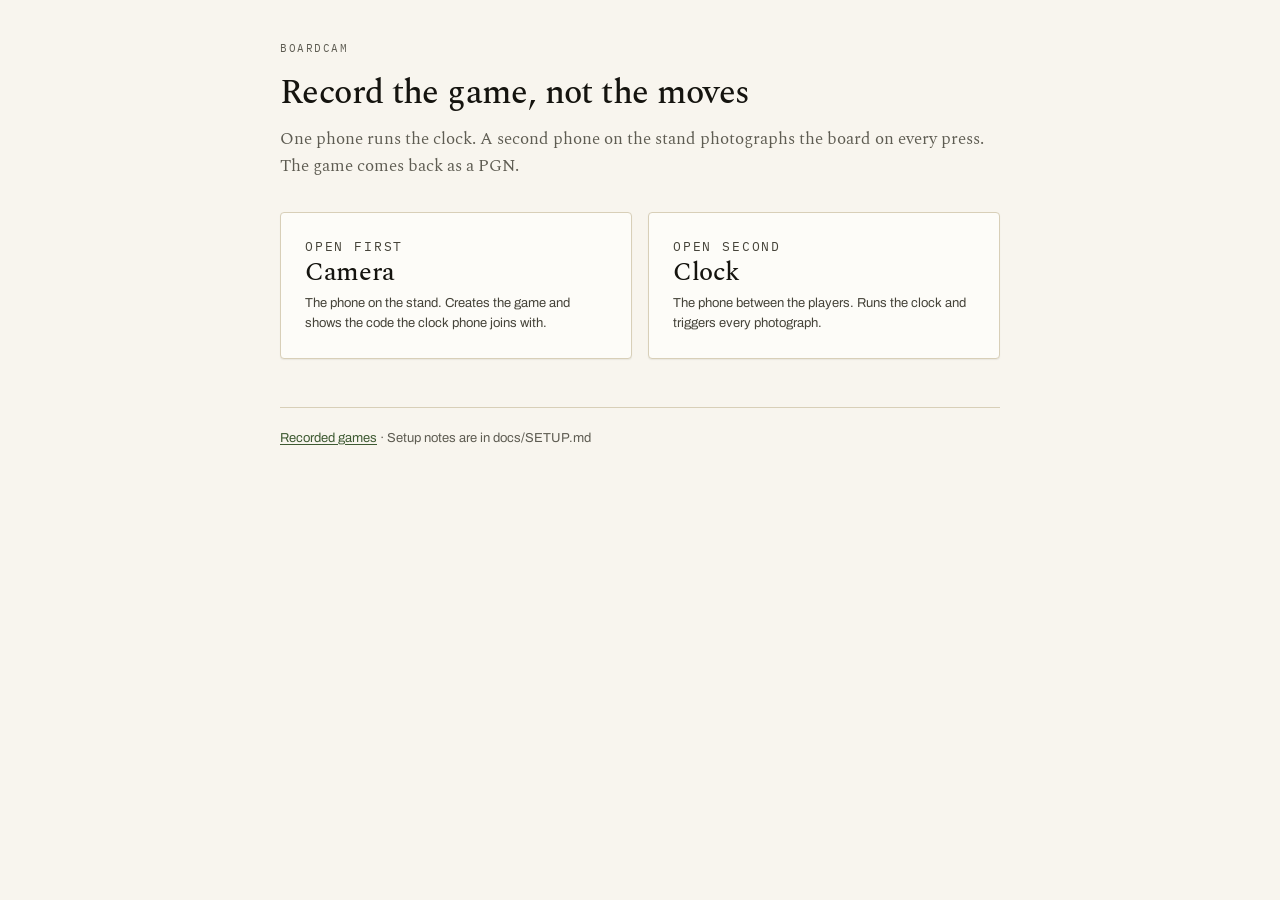
==== static/index.html @ 39172da9 "Phase 1: server, clock and camera pages, pairing, tunnel Ships the physical workflow end to end with" ====
<!doctype html>
<html lang="en">
<head>
<meta charset="utf-8">
<meta name="viewport" content="width=device-width, initial-scale=1, viewport-fit=cover">
<title>BoardCam</title>
<link rel="manifest" href="/static/manifest.webmanifest">
<meta name="theme-color" content="#15140F">
<link rel="stylesheet" href="/static/css/boardcam.css">
<style>
  .role-grid { display: grid; gap: var(--space-4); grid-template-columns: 1fr; }
  @media (min-width: 560px) { .role-grid { grid-template-columns: 1fr 1fr; } }
  .role {
    display: block;
    text-decoration: none;
    color: inherit;
    background: var(--bg-raised);
    border: 1px solid var(--line-1);
    border-radius: var(--radius-md);
    padding: var(--space-6);
    box-shadow: var(--shadow-1);
    transition: border-color var(--dur-fast) var(--ease-out),
                box-shadow var(--dur-fast) var(--ease-out);
  }
  .role:hover { border-color: var(--moss-30); box-shadow: var(--shadow-2); }
  .role h2 { margin-bottom: var(--space-1); }
  .role p { margin: 0; color: var(--fg-2); font-size: var(--text-sm); }
  .order { font-family: var(--font-mono); font-size: var(--text-xs);
           letter-spacing: var(--tracking-wider); text-transform: uppercase;
           color: var(--fg-3); margin-bottom: var(--space-2); }
  footer { margin-top: var(--space-12); padding-top: var(--space-5);
           border-top: 1px solid var(--line-1); font-size: var(--text-sm); color: var(--fg-3); }
</style>
</head>
<body>
<main class="wrap">
  <p class="eyebrow">BoardCam</p>
  <h1>Record the game, not the moves</h1>
  <p class="prose muted">One phone runs the clock. A second phone on the stand photographs
  the board on every press. The game comes back as a PGN.</p>

  <div class="role-grid" style="margin-top: var(--space-8);">
    <a class="role" href="/camera">
      <p class="order">Open first</p>
      <h2>Camera</h2>
      <p>The phone on the stand. Creates the game and shows the code the clock phone joins with.</p>
    </a>
    <a class="role" href="/clock">
      <p class="order">Open second</p>
      <h2>Clock</h2>
      <p>The phone between the players. Runs the clock and triggers every photograph.</p>
    </a>
  </div>

  <footer>
    <a href="/games">Recorded games</a> · Setup notes are in <span class="num">docs/SETUP.md</span>
  </footer>
</main>
</body>
</html>
---- static/css/boardcam.css ----
/* BoardCam — kaczor-design tokens + the shared shell.
   Tokens are inlined (not @imported) so a phone on a flaky tunnel paints
   correctly from one request. Only the subset the app uses is kept. */

@import url('https://fonts.googleapis.com/css2?family=Spectral:ital,wght@0,300;0,400;0,500;0,600;1,400&family=Archivo:wght@300;400;500;600;700&family=IBM+Plex+Mono:wght@400;500;600&display=swap');

:root {
  --paper-00: #FDFCF8;
  --paper-05: #F8F5EE;
  --paper-10: #F2EEE4;
  --paper-20: #E8E2D2;
  --paper-30: #D8CFB8;

  --stone-10: #E6E4DC;
  --stone-20: #CDCAC0;
  --stone-30: #A8A59A;
  --stone-40: #807D72;
  --stone-50: #5E5C52;
  --stone-60: #454339;
  --stone-70: #322F27;
  --stone-80: #211F1A;
  --stone-90: #15140F;
  --ink:      #0E0D09;

  --moss-10: #E6EBDD;
  --moss-20: #C4D0AE;
  --moss-30: #8FA474;
  --moss-40: #5F784A;
  --moss-50: #3E5A32;
  --moss-60: #2E4426;
  --moss-70: #1F301A;

  --terra-10: #F4E4D7;
  --terra-30: #D29972;
  --terra-40: #B96F3E;
  --terra-50: #92552D;

  --brand:       var(--moss-50);
  --brand-hover: var(--moss-60);
  --brand-soft:  var(--moss-10);
  --brand-ring:  rgba(62, 90, 50, 0.28);
  --brand-on:    var(--paper-00);

  --positive: var(--moss-40);
  --negative: #A63826;
  --warning:  var(--terra-50);

  --bg:        var(--paper-05);
  --bg-raised: var(--paper-00);
  --bg-sunken: var(--paper-10);
  --bg-panel:  var(--paper-10);
  --bg-inverse: var(--stone-90);

  --fg-1: var(--stone-90);
  --fg-2: var(--stone-60);
  --fg-3: var(--stone-50);
  --fg-4: var(--stone-40);
  --fg-on-inverse: var(--paper-05);

  --line-1: var(--paper-30);
  --line-2: var(--stone-20);
  --line-strong: var(--stone-40);

  --shadow-1: 0 1px 0 rgba(62, 56, 40, 0.04), 0 1px 2px rgba(62, 56, 40, 0.04);
  --shadow-2: 0 1px 0 rgba(62, 56, 40, 0.03), 0 6px 14px -6px rgba(62, 56, 40, 0.10);
  --shadow-3: 0 2px 0 rgba(62, 56, 40, 0.03), 0 16px 32px -10px rgba(62, 56, 40, 0.14);
  --ring: 0 0 0 3px var(--brand-ring);

  --radius-xs: 1px;
  --radius-sm: 2px;
  --radius-md: 4px;
  --radius-lg: 8px;

  --space-1: 4px;  --space-2: 8px;  --space-3: 12px; --space-4: 16px;
  --space-5: 20px; --space-6: 24px; --space-8: 32px; --space-10: 40px;
  --space-12: 48px; --space-16: 64px;

  --ease-out: cubic-bezier(0.22, 0.61, 0.36, 1);
  --dur-fast: 140ms;
  --dur-med:  240ms;

  --font-display: 'Spectral', 'Tiempos Headline', Georgia, serif;
  --font-prose:   'Spectral', Georgia, serif;
  --font-sans:    'Archivo', system-ui, -apple-system, 'Helvetica Neue', Arial, sans-serif;
  --font-mono:    'IBM Plex Mono', 'SF Mono', Menlo, monospace;

  --text-xs: 11px; --text-sm: 13px; --text-base: 15px; --text-md: 17px;
  --text-lg: 20px; --text-xl: 26px; --text-2xl: 34px; --text-3xl: 48px;

  --leading-tight: 1.05;
  --leading-snug:  1.2;
  --leading-body:  1.58;

  --tracking-tighter: -0.018em;
  --tracking-tight:   -0.012em;
  --tracking-body:     0;
  --tracking-wider:    0.14em;
}

/* ---------- reset ---------- */
*, *::before, *::after { box-sizing: border-box; }

html, body {
  margin: 0;
  padding: 0;
  height: 100%;
  background: var(--bg);
  color: var(--fg-1);
  font-family: var(--font-sans);
  font-size: var(--text-base);
  line-height: var(--leading-body);
  -webkit-text-size-adjust: 100%;
  -webkit-tap-highlight-color: transparent;
  overscroll-behavior: none;
}

/* Phones only. Everything here is tapped, never selected or dragged. */
body.app {
  touch-action: manipulation;
  user-select: none;
  -webkit-user-select: none;
}

h1, h2, h3 {
  font-family: var(--font-display);
  font-weight: 500;
  letter-spacing: var(--tracking-tight);
  line-height: var(--leading-snug);
  margin: 0 0 var(--space-3);
}
h1 { font-size: var(--text-2xl); letter-spacing: var(--tracking-tighter); }
h2 { font-size: var(--text-xl); }
h3 { font-size: var(--text-md); font-family: var(--font-sans); font-weight: 600; }

p { margin: 0 0 var(--space-4); }
a { color: var(--brand); text-decoration-thickness: 1px; text-underline-offset: 2px; }
a:hover { color: var(--brand-hover); }

.eyebrow {
  font-family: var(--font-mono);
  font-size: var(--text-xs);
  letter-spacing: var(--tracking-wider);
  text-transform: uppercase;
  color: var(--fg-3);
}

.num { font-variant-numeric: tabular-nums; font-feature-settings: "tnum" 1; }

.muted { color: var(--fg-3); }
.prose { font-family: var(--font-prose); font-size: var(--text-md); }

/* ---------- layout ---------- */
.wrap {
  max-width: 760px;
  margin: 0 auto;
  padding-block: var(--space-10);
  padding-inline: var(--space-5);
}

.card {
  background: var(--bg-raised);
  border: 1px solid var(--line-1);
  border-radius: var(--radius-md);
  padding: var(--space-5);
  box-shadow: var(--shadow-1);
}

/* ---------- buttons ---------- */
.btn {
  display: inline-flex;
  align-items: center;
  justify-content: center;
  gap: var(--space-2);
  min-height: 44px;
  padding: var(--space-3) var(--space-5);
  font-family: var(--font-sans);
  font-size: var(--text-base);
  font-weight: 500;
  color: var(--fg-1);
  background: var(--bg-raised);
  border: 1px solid var(--line-2);
  border-radius: var(--radius-md);
  cursor: pointer;
  transition: background var(--dur-fast) var(--ease-out),
              border-color var(--dur-fast) var(--ease-out);
}
.btn:hover { background: var(--bg-sunken); }
.btn:focus-visible { outline: none; box-shadow: var(--ring); }
.btn:disabled { opacity: 0.45; cursor: not-allowed; }

.btn-primary {
  background: var(--brand);
  border-color: var(--brand);
  color: var(--brand-on);
}
.btn-primary:hover { background: var(--brand-hover); border-color: var(--brand-hover); }

.btn-danger { color: var(--negative); border-color: var(--negative); background: transparent; }
.btn-danger:hover { background: rgba(166, 56, 38, 0.08); }

.btn-lg { min-height: 56px; font-size: var(--text-md); }
.btn-block { width: 100%; }

/* ---------- fields ---------- */
label { display: block; font-size: var(--text-sm); color: var(--fg-2); margin-bottom: var(--space-1); }

input[type="text"], input[type="number"], select {
  width: 100%;
  min-height: 44px;
  padding: var(--space-2) var(--space-3);
  font-family: var(--font-sans);
  font-size: var(--text-base);
  color: var(--fg-1);
  background: var(--bg-raised);
  border: 1px solid var(--line-2);
  border-radius: var(--radius-md);
}
input:focus, select:focus { outline: none; box-shadow: var(--ring); border-color: var(--brand); }

input.code {
  font-family: var(--font-mono);
  font-size: var(--text-xl);
  letter-spacing: 0.22em;
  text-transform: uppercase;
  text-align: center;
}

/* ---------- status strip ---------- */
/* One line of dots at the top of both phone pages. Honest state only:
   a dot is `ok` when the server said so, never optimistically. */
.status-strip {
  display: flex;
  align-items: center;
  gap: var(--space-4);
  flex-wrap: wrap;
  padding: var(--space-2) var(--space-4);
  background: var(--bg-inverse);
  color: var(--fg-on-inverse);
  font-family: var(--font-mono);
  font-size: var(--text-xs);
  letter-spacing: 0.06em;
}

.status-item { display: inline-flex; align-items: center; gap: var(--space-2); white-space: nowrap; }

.dot {
  width: 8px;
  height: 8px;
  border-radius: 50%;
  background: var(--stone-50);
  flex: 0 0 auto;
  transition: background var(--dur-med) var(--ease-out);
}
.dot.ok    { background: var(--moss-30); }
.dot.warn  { background: var(--terra-30); }
.dot.error { background: #D4664F; }
.dot.pulse { animation: dot-pulse 1s var(--ease-out); }

@keyframes dot-pulse {
  0%   { transform: scale(1); }
  40%  { transform: scale(1.9); }
  100% { transform: scale(1); }
}

@media (prefers-reduced-motion: reduce) {
  *, *::before, *::after { animation-duration: 0.01ms !important; transition-duration: 0.01ms !important; }
}

/* ---------- room code ---------- */
.room-code {
  font-family: var(--font-mono);
  font-size: var(--text-3xl);
  font-weight: 600;
  letter-spacing: 0.28em;
  text-indent: 0.28em;
  color: var(--fg-1);
}

/* ---------- modal ---------- */
/* Never window.confirm(): it blocks the event loop, kills the camera stream
   on iOS and cannot be styled. */
.modal-backdrop {
  position: fixed;
  inset: 0;
  z-index: 50;
  display: flex;
  align-items: center;
  justify-content: center;
  padding: var(--space-5);
  background: rgba(14, 13, 9, 0.62);
  backdrop-filter: blur(2px);
}
.modal-backdrop[hidden] { display: none !important; }

.modal {
  width: 100%;
  max-width: 420px;
  background: var(--bg-raised);
  border: 1px solid var(--line-1);
  border-radius: var(--radius-lg);
  box-shadow: var(--shadow-3);
  padding: var(--space-6);
}
.modal h2 { margin-bottom: var(--space-2); }
.modal .modal-body { color: var(--fg-2); font-size: var(--text-base); margin-bottom: var(--space-5); }
.modal .modal-actions { display: flex; flex-direction: column; gap: var(--space-2); }
.modal .modal-actions.row { flex-direction: row; }
.modal .modal-actions.row .btn { flex: 1; }

/* ---------- misc ---------- */
.stack { display: flex; flex-direction: column; gap: var(--space-4); }
.row   { display: flex; gap: var(--space-3); flex-wrap: wrap; align-items: center; }
.spacer { flex: 1 1 auto; }
.hidden, [hidden] { display: none !important; }

.chip-row { display: flex; gap: var(--space-2); flex-wrap: wrap; }
.chip {
  font-family: var(--font-mono);
  font-size: var(--text-sm);
  padding: var(--space-2) var(--space-3);
  border: 1px solid var(--line-2);
  border-radius: var(--radius-sm);
  background: var(--bg-raised);
  color: var(--fg-2);
  cursor: pointer;
  min-height: 40px;
}
.chip[aria-pressed="true"] {
  background: var(--brand-soft);
  border-color: var(--moss-30);
  color: var(--moss-60);
  font-weight: 600;
}

.toast {
  position: fixed;
  left: 50%;
  bottom: var(--space-6);
  transform: translateX(-50%);
  z-index: 60;
  background: var(--bg-inverse);
  color: var(--fg-on-inverse);
  font-size: var(--text-sm);
  padding: var(--space-3) var(--space-5);
  border-radius: var(--radius-md);
  box-shadow: var(--shadow-3);
  max-width: calc(100vw - var(--space-8));
}

table { width: 100%; border-collapse: collapse; font-size: var(--text-sm); }
th, td { text-align: left; padding: var(--space-3) var(--space-3); border-bottom: 1px solid var(--line-1); }
th { font-family: var(--font-mono); font-size: var(--text-xs); letter-spacing: var(--tracking-wider);
     text-transform: uppercase; color: var(--fg-3); font-weight: 500; }
td.num, th.num { text-align: right; font-variant-numeric: tabular-nums; }
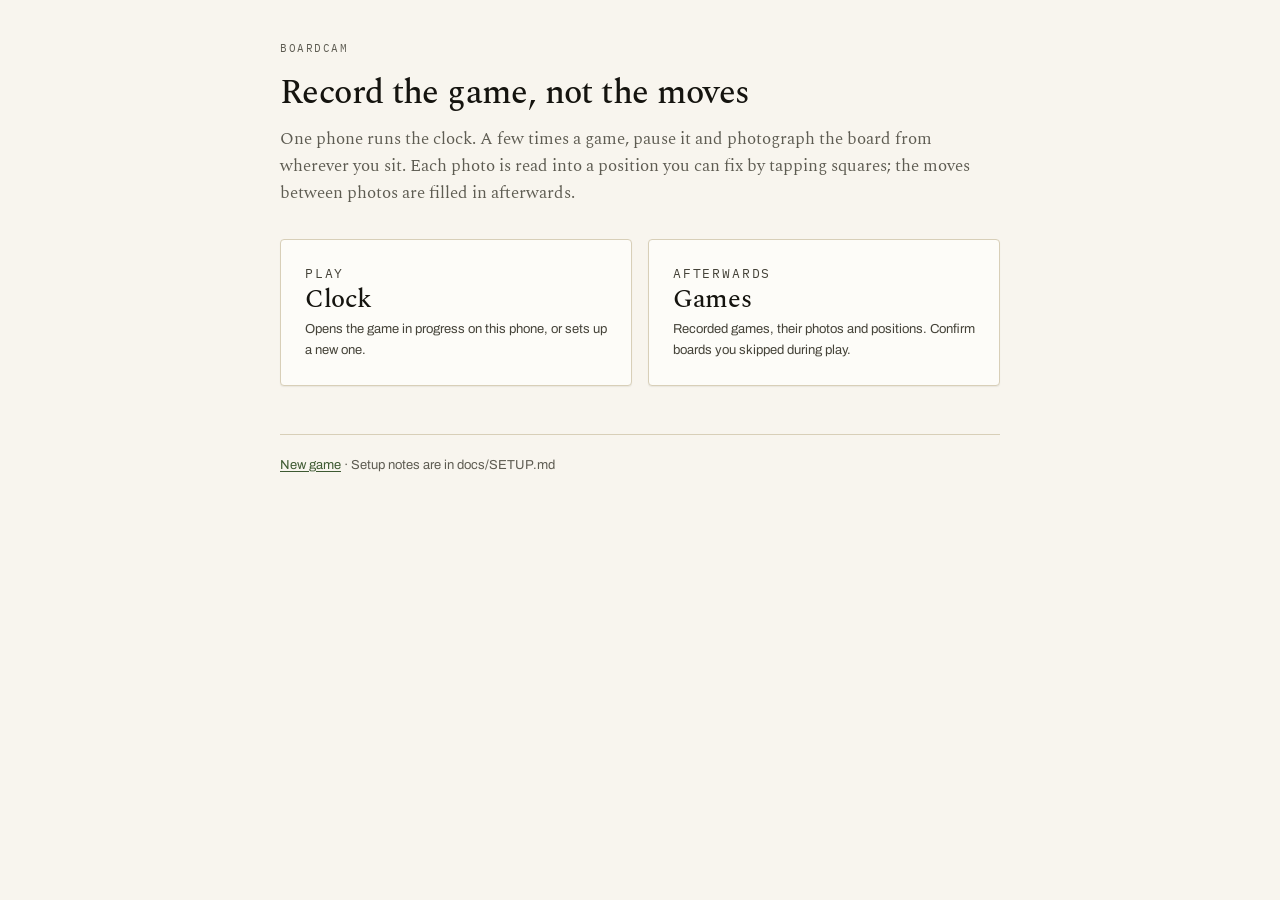
==== commit e4c1b4d7: "Phase 2: one phone is clock and camera; photos come back as FENs The clock page creates the game (na" ====
--- a/static/index.html
+++ b/static/index.html
@@ -36,24 +36,25 @@
 <main class="wrap">
   <p class="eyebrow">BoardCam</p>
   <h1>Record the game, not the moves</h1>
-  <p class="prose muted">One phone runs the clock. A second phone on the stand photographs
-  the board on every press. The game comes back as a PGN.</p>
+  <p class="prose muted">One phone runs the clock. A few times a game, pause it and photograph
+  the board from wherever you sit. Each photo is read into a position you can fix by tapping
+  squares; the moves between photos are filled in afterwards.</p>
 
   <div class="role-grid" style="margin-top: var(--space-8);">
-    <a class="role" href="/camera">
-      <p class="order">Open first</p>
-      <h2>Camera</h2>
-      <p>The phone on the stand. Creates the game and shows the code the clock phone joins with.</p>
+    <a class="role" href="/clock">
+      <p class="order">Play</p>
+      <h2>Clock</h2>
+      <p>Opens the game in progress on this phone, or sets up a new one.</p>
     </a>
-    <a class="role" href="/clock">
-      <p class="order">Open second</p>
-      <h2>Clock</h2>
-      <p>The phone between the players. Runs the clock and triggers every photograph.</p>
+    <a class="role" href="/games">
+      <p class="order">Afterwards</p>
+      <h2>Games</h2>
+      <p>Recorded games, their photos and positions. Confirm boards you skipped during play.</p>
     </a>
   </div>
 
   <footer>
-    <a href="/games">Recorded games</a> · Setup notes are in <span class="num">docs/SETUP.md</span>
+    <a href="/clock?new">New game</a> · Setup notes are in <span class="num">docs/SETUP.md</span>
   </footer>
 </main>
 </body>
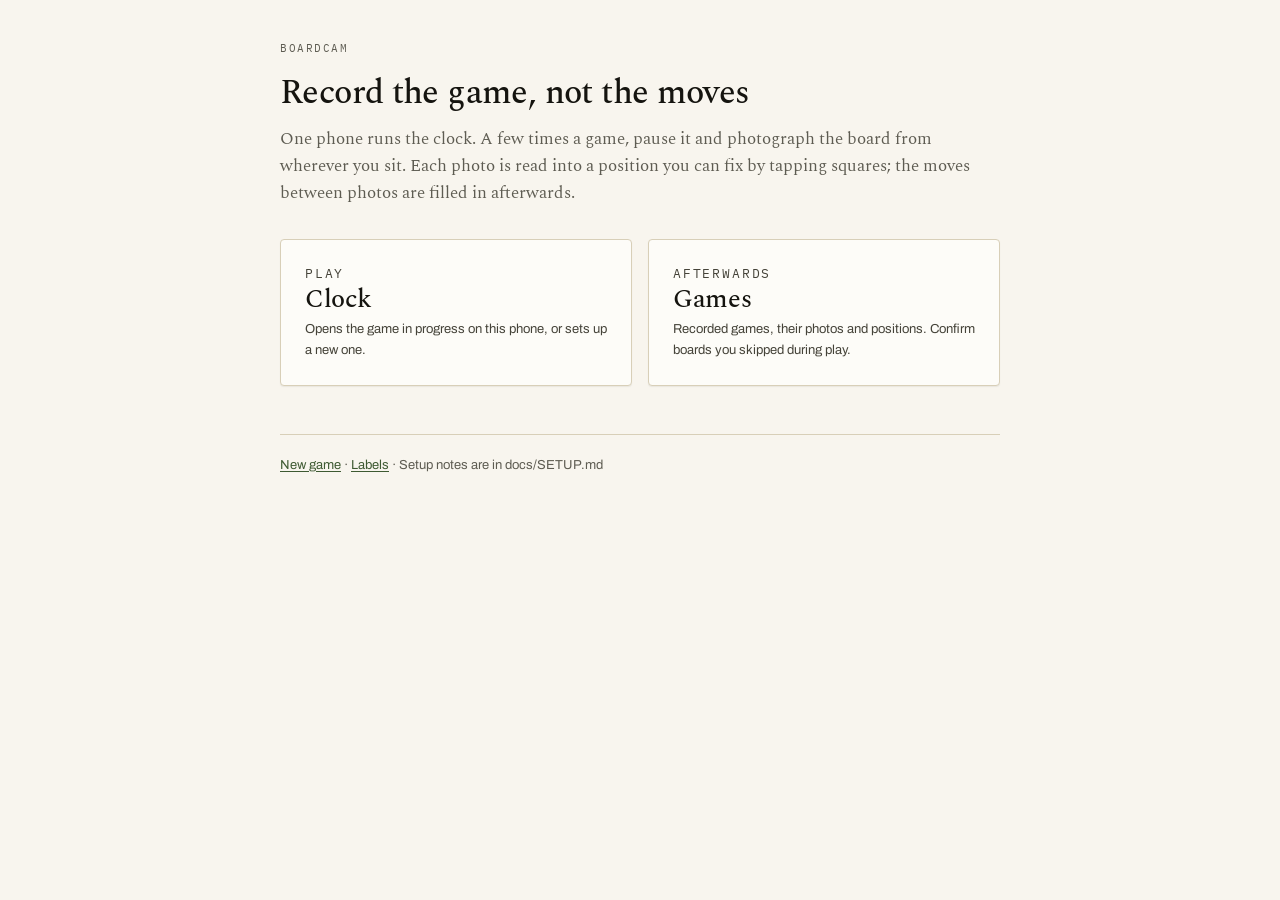
==== commit 7bde6367: "Phase 5: label store, label page, grid finder, square crops Confirmed game photos flow into data/lab" ====
--- a/static/index.html
+++ b/static/index.html
@@ -54,7 +54,7 @@
   </div>
 
   <footer>
-    <a href="/clock?new">New game</a> · Setup notes are in <span class="num">docs/SETUP.md</span>
+    <a href="/clock?new">New game</a> · <a href="/label">Labels</a> · Setup notes are in <span class="num">docs/SETUP.md</span>
   </footer>
 </main>
 </body>
